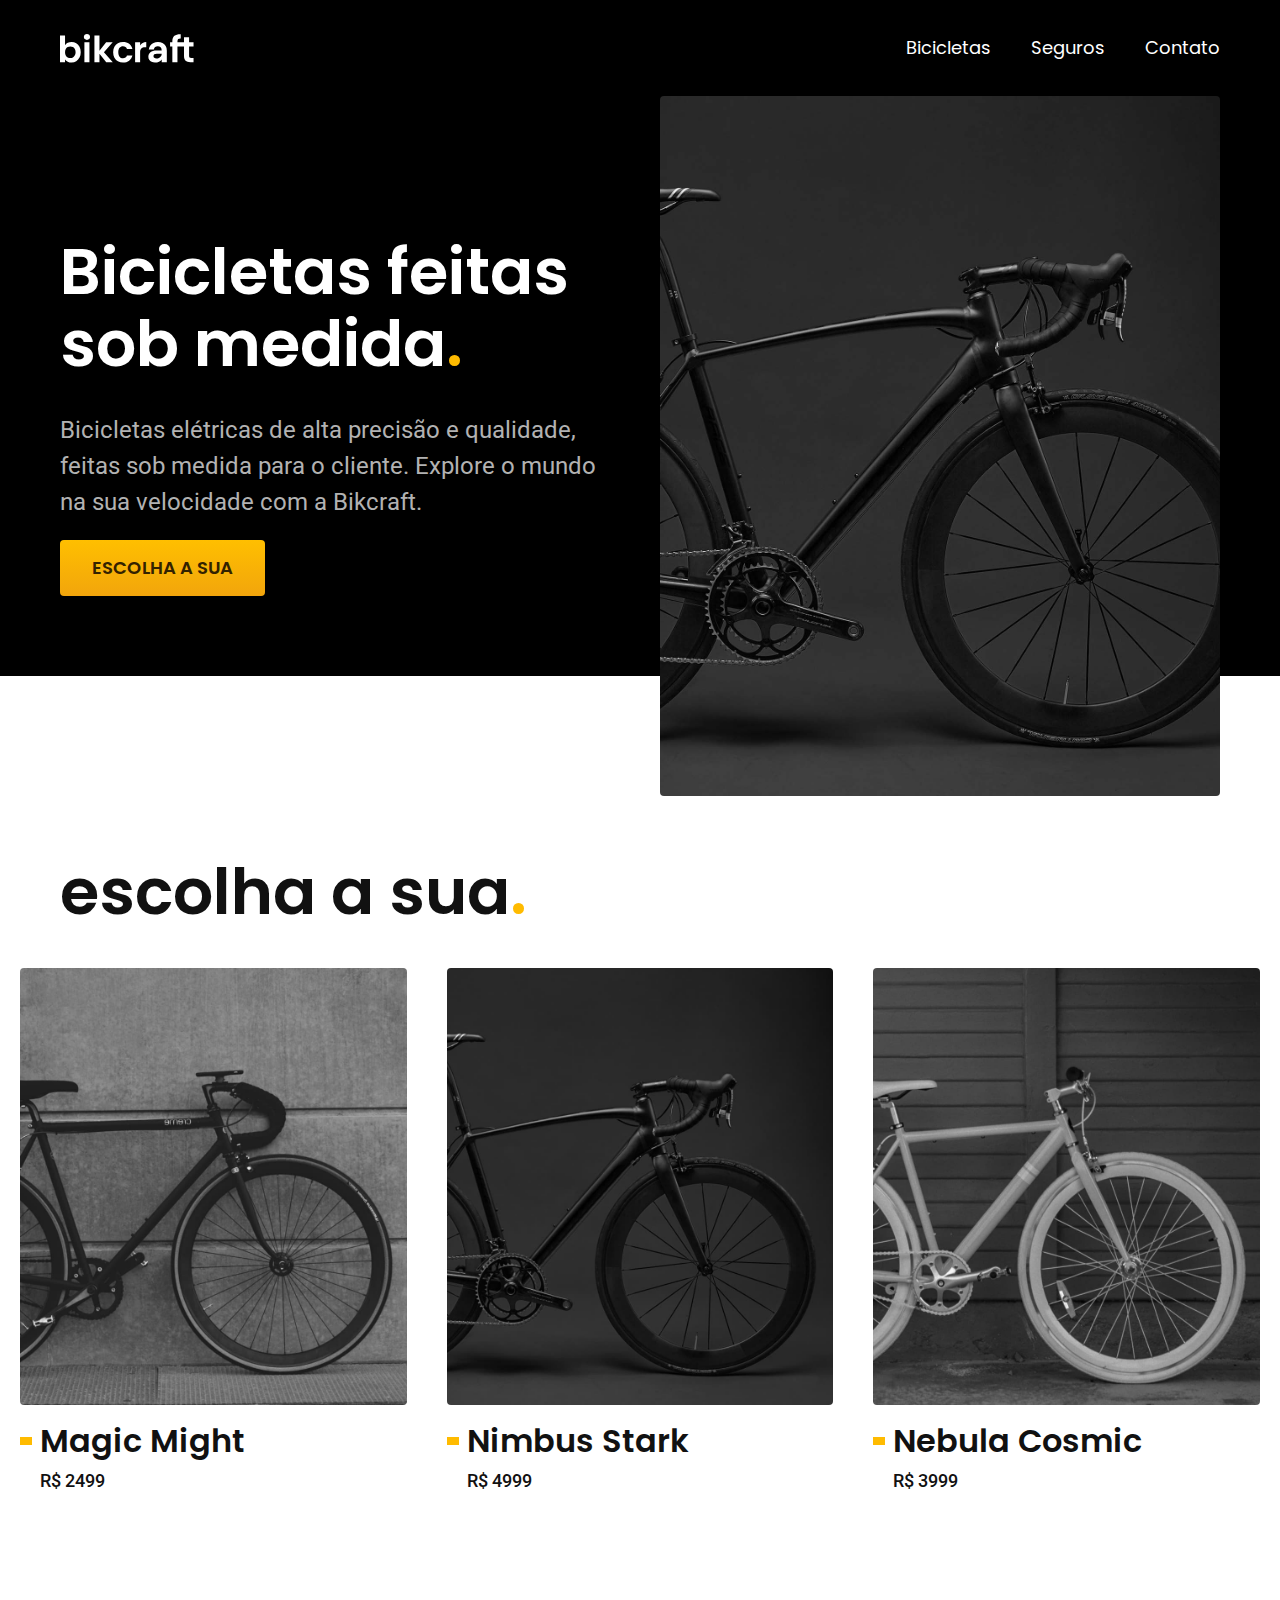
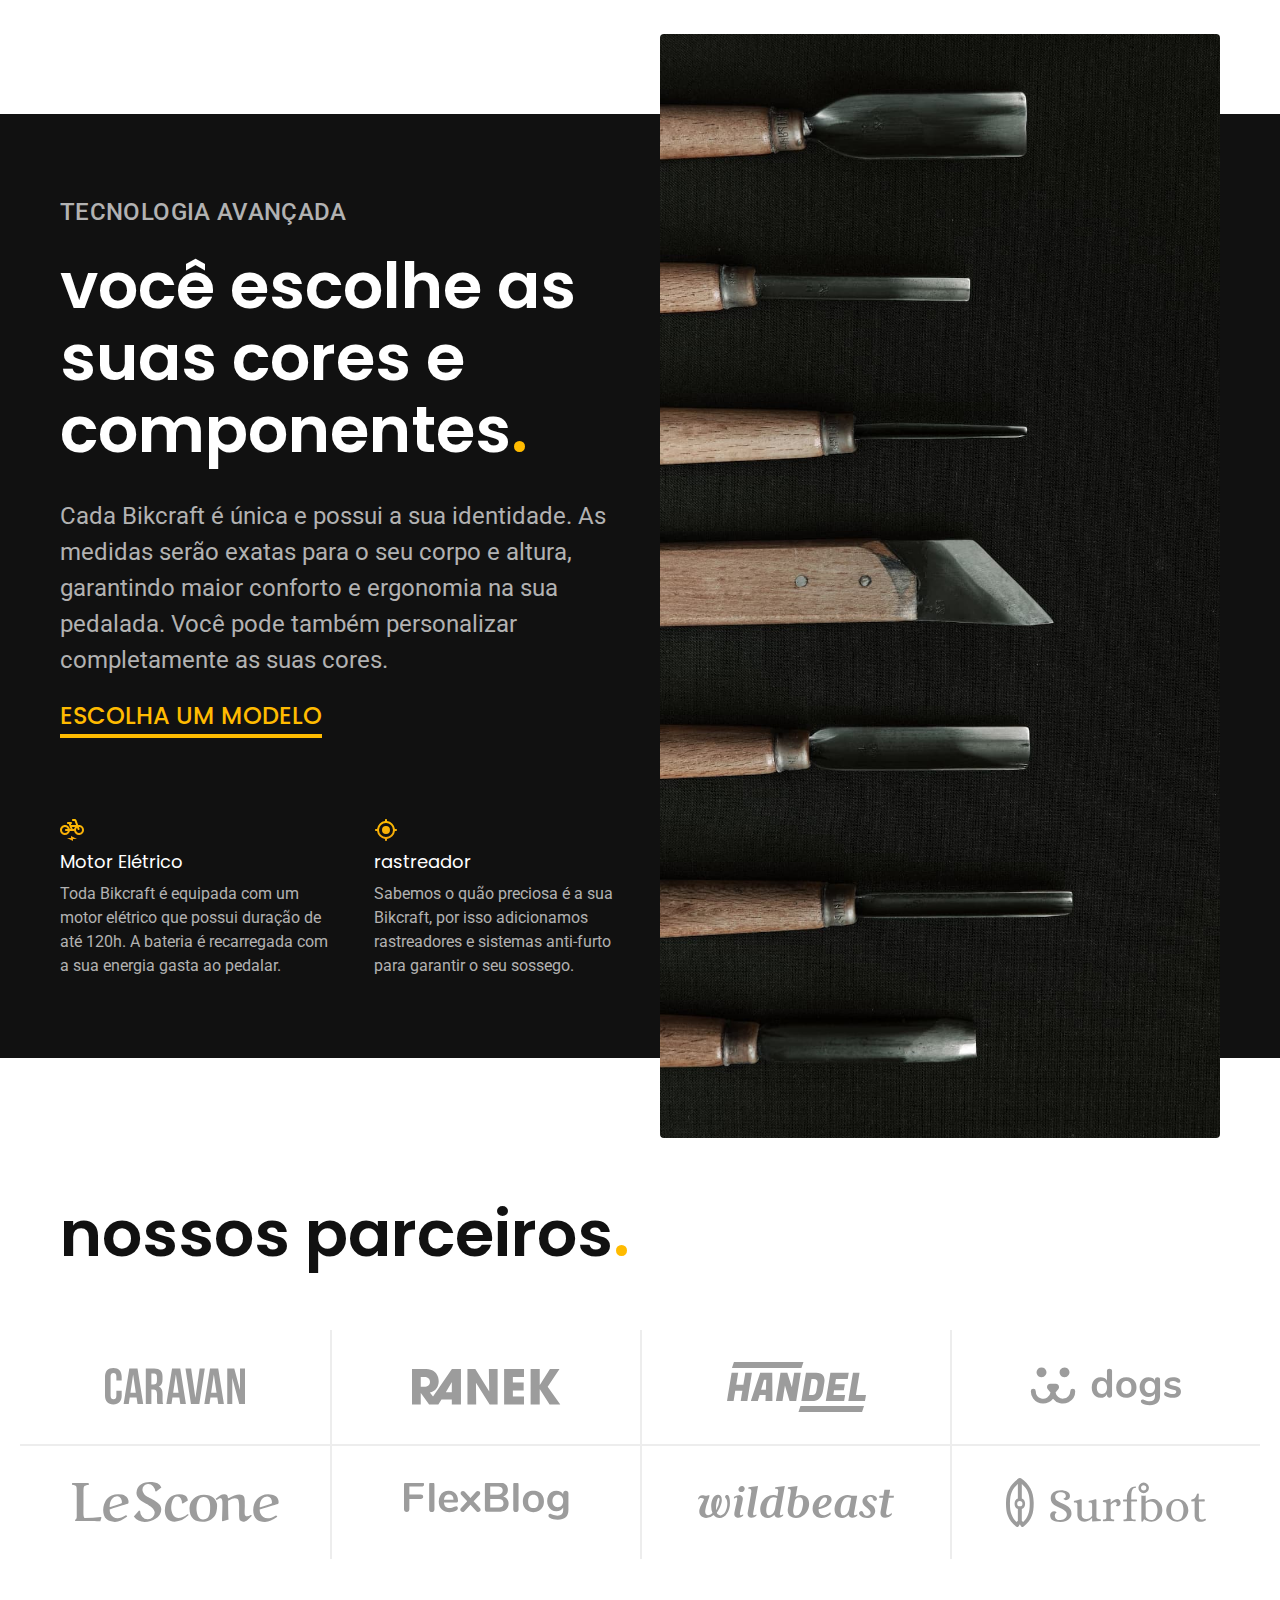
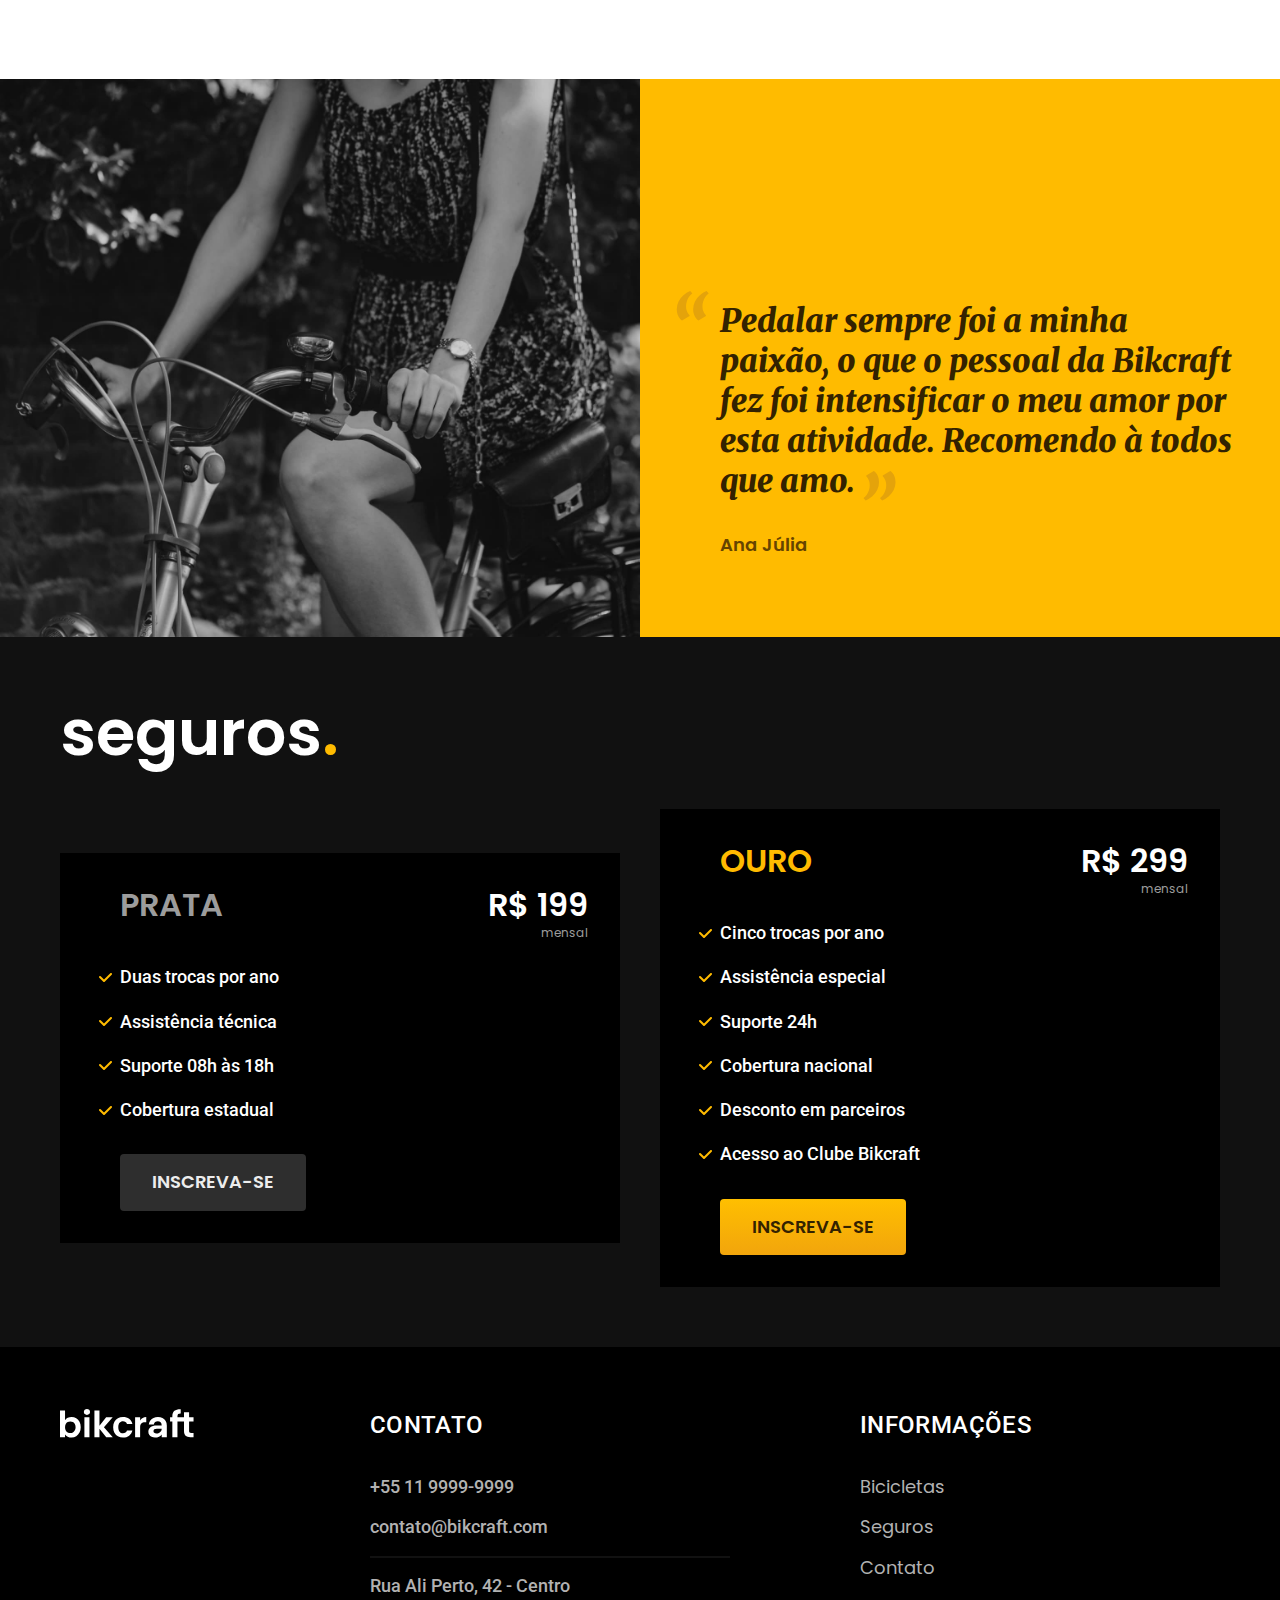
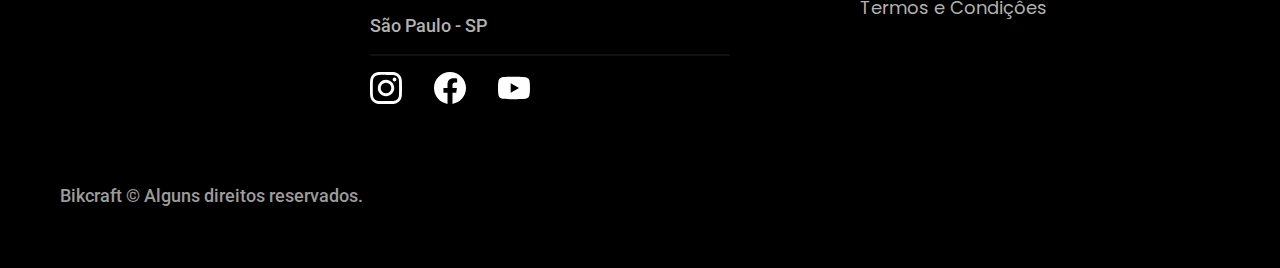
==== index.html @ 3f8f6d6e "footer" ====
<!DOCTYPE html>
<html lang="pt-br">

<head>
  <meta charset="UTF-8">
  <meta http-equiv="X-UA-Compatible" content="IE=edge">
  <meta name="viewport" content="width=device-width, initial-scale=1.0">

  <title>Bikcraft - Bicicletas Elétricas</title>
  <meta name="description" content="Bicicletas elétricas de alta precisão e qualidade,  feitas sob medida para o cliente. Explore o mundo na sua velocidade com a Bikcraft.">

  <link rel="stylesheet" href="./css/styles.css">


  <link rel="preconnect" href="https://fonts.googleapis.com">
  <link rel="preconnect" href="https://fonts.gstatic.com" crossorigin>
  <link href="https://fonts.googleapis.com/css2?family=Merriweather:ital,wght@1,900&family=Poppins:wght@400;600&family=Roboto:wght@400;500&display=swap" rel="stylesheet">
</head>

<body>
  <header class="header-bg">
    <div class="header container">
      <a href="./">
        <img src="./img/bikcraft.svg" alt="Bikcraft">
      </a>

      <nav aria-label="primaria">
        <ul class="header-menu font-1-m cor-0">
          <li><a href="./bicicletas.html">Bicicletas</a></li>
          <li><a href="./seguros.html">Seguros</a></li>
          <li><a href="./contato.html">Contato</a></li>
        </ul>
      </nav>
    </div>
  </header>

  <main class="introducao-bg">
    <div class="introducao container">
      <div class="introducao-conteudo">
        <h1 class="font-1-xxl cor-0">Bicicletas feitas
          sob medida<span class="cor-p1">.</span></h1>
        <p class="font-2-l cor-5">Bicicletas elétricas de alta precisão e qualidade, feitas sob medida para o cliente. Explore o mundo na sua velocidade com a Bikcraft.</p>
        <a class="botao" href="./bicicletas.html">Escolha a sua</a>
      </div>
      <div>
        <img src="./img/fotos/introducao.jpg" alt="Bicicleta elétrica preta.">
      </div>
    </div>
  </main>

  <article class="bicicletas-lista">
    <h2 class="container font-1-xxl">escolha a sua<span class="cor-p1">.</span></h2>

    <ul>
      <li>
        <a href="./bicicletas/magic.html">
          <img src="./img/bicicletas/magic-home.jpg" alt="Bicicleta preta">

          <h3 class="font-1-xl">Magic Might</h3>
          <span class="font-2-m">R$ 2499</span>
        </a>
      </li>
      <li>
        <a href="./bicicletas/nimbus.html">
          <img src="./img/bicicletas/nimbus-home.jpg" alt="Bicicleta preta">

          <h3 class="font-1-xl">Nimbus Stark</h3>
          <span class="font-2-m">R$ 4999</span>
        </a>
      </li>
      <li>
        <a href="./bicicletas/nebula.html">
          <img src="./img/bicicletas/nebula-home.jpg" alt="Bicicleta preta">

          <h3 class="font-1-xl">Nebula Cosmic</h3>
          <span class="font-2-m">R$ 3999</span>
        </a>
      </li>


    </ul>
  </article>

  <article class="tecnologia-bg">
    <div class="tecnologia container">
      <div class="tecnologia-conteudo">
        <span class="font-2-l-b cor-5">Tecnologia Avançada</span>
        <h2 class="font-1-xxl cor-0">você escolhe as suas cores e componentes<span class="cor-p1">.</span></h2>
        <p class="font-2-l cor-5">Cada Bikcraft é única e possui a sua identidade. As medidas serão exatas para o seu corpo e altura, garantindo maior conforto e ergonomia na sua pedalada. Você pode também personalizar completamente as suas cores.</p>
        <a class="link" href=".bicicleta.html">Escolha um modelo</a>

        <div class="tecnologia-vantagens">
          <div>
            <img src="./img/icones/eletrica.svg" alt="">
            <h3 class="font-1-m cor-0">Motor Elétrico</h3>
            <p class="font-2-s cor-5">Toda Bikcraft é equipada com um motor elétrico que possui duração de até 120h. A bateria é recarregada com a sua energia gasta ao pedalar.</p>
          </div>
          <div>
            <img src="./img/icones/rastreador.svg" alt="">
            <h3 class="font-1-m cor-0">rastreador</h3>
            <p class="font-2-s cor-5">Sabemos o quão preciosa é a sua Bikcraft, por isso adicionamos rastreadores e sistemas anti-furto para garantir o seu sossego.</p>
          </div>
        </div>
      </div>
      <div class="tecnologia-imagem">
        <img src="./img/fotos/tecnologia.jpg" alt="">
      </div>
    </div>
  </article>

  <section class="parceiros" aria-label="Nossos Parceiros">
    <h2 class="container font-1-xxl">nossos parceiros<span class="cor-p1">.</span></h2>

    <ul>
      <li><img src="./img/parceiros/caravan.svg" alt="caravan"></li>
      <li><img src="./img/parceiros/ranek.svg" alt="ranek"></li>
      <li><img src="./img/parceiros/handel.svg" alt="handel"></li>
      <li><img src="./img/parceiros/dogs.svg" alt="dogs"></li>
      <li><img src="./img/parceiros/lescone.svg" alt="lescone"></li>
      <li><img src="./img/parceiros/flexblog.svg" alt="flexblog"></li>
      <li><img src="./img/parceiros/wildbeast.svg" alt="wildbeast"></li>
      <li><img src="./img/parceiros/surfbot.svg" alt="surfbot"></li>
    </ul>
  </section>

  <section class="depoimento" aria-label="Depoimento">
    <div>
      <img src="./img/fotos/depoimento.jpg" alt="Pessoa pedalando uma bicicleta Bikcraft">
    </div>
    <div class="depoimento-conteudo">
      <blockquote class="font-1-xl cor-p5">
        <p>Pedalar sempre foi a minha paixão, o que o pessoal da Bikcraft fez foi intensificar o meu amor por esta atividade. Recomendo à todos que amo.</p>
      </blockquote>
      <span class="font-1-m-b cor-p4">Ana Júlia</span>
    </div>
  </section>

  <section class="seguros-bg">
    <div class="seguros container">
      <h2 class="font-1-xxl cor-0">seguros<span class="cor-p1">.</span></h2>

      <div class="seguros-item">
        <h3 class="font-1-xl cor-6">PRATA</h3>
        <span class="font-1-xl
       cor-0">R$ 199 <span class="font-1-xs cor-6">mensal</span></span>
        <ul class="font-2-m cor-0">
          <li>Duas trocas por ano</li>
          <li>Assistência técnica</li>
          <li>Suporte 08h às 18h</li>
          <li>Cobertura estadual</li>
        </ul>
        <a class="botao secundario" href="./orcamento.html">Inscreva-se</a>
      </div>

      <div class="seguros-item">
        <h3 class="font-1-xl cor-p1">OURO</h3>
        <span class="font-1-xl
       cor-0">R$ 299 <span class="font-1-xs cor-6">mensal</span></span>
        <ul class="font-2-m cor-0">
          <li>Cinco trocas por ano</li>
          <li>Assistência especial</li>
          <li>Suporte 24h</li>
          <li>Cobertura nacional</li>
          <li>Desconto em parceiros</li>
          <li>Acesso ao Clube Bikcraft</li>
        </ul>
        <a class="botao" href="./orcamento.html">Inscreva-se</a>
      </div>
    </div>
  </section>

  <footer class="footer-bg">
    <div class="footer container">
      <img src="./img/bikcraft.svg" alt="">
      <div class="footer-contato">
        <h3 class="font-2-l-b cor-0">Contato</h3>
        <ul class="font-2-m cor-5">
          <li><a href="tel:+551199999999">+55 11 9999-9999</a></li>
          <li><a href="mailto:contato@bikcraft.com">contato@bikcraft.com</a></li>
          <li>Rua Ali Perto, 42 - Centro</li>
          <li>São Paulo - SP</li>
        </ul>

        <div class="footer-redes">
          <a href="./">
            <img src="./img/redes/instagram.svg" alt="Instagram">
          </a>
          <a href="./">
            <img src="./img/redes/facebook.svg" alt="Facebook">
          </a>
          <a href="./">
            <img src="./img/redes/youtube.svg" alt="Youtube">
          </a>
        </div>
      </div>
      <div class="footer-informacoes">
        <h3 class="font-2-l-b cor-0">Informações</h3>
        <nav>
          <ul class="font-1-m cor-5">
            <li><a href="./bicicletas.html">Bicicletas</a></li>
            <li><a href="./seguros.html">Seguros</a></li>
            <li><a href="./contato.html">Contato</a></li>
            <li><a href="./termos.html">Termos e Condiçôes</a></li>
          </ul>
        </nav>
      </div>

      <p class="footer-copy font-2-m cor-6">Bikcraft © Alguns direitos reservados.</p>
    </div>
  </footer>
</body>

</html>
---- css/styles.css ----
@import "./global/global.css";
@import "./utilidades/tipografia.css";
@import "./utilidades/cores.css";

@import "./global/header.css";
@import "./global/footer.css";

/* Utilidades */
@import "./utilidades/componentes.css";

/* Home */
@import "./home/introducao.css";
@import "./home/tecnologia.css";
@import "./home/parceiros.css";
@import "./home/depoimento.css";

/* Bicicletas */
@import "./bicicletas/bicicletas-lista.css";

/* Seguros */
@import "./seguros/seguros.css";
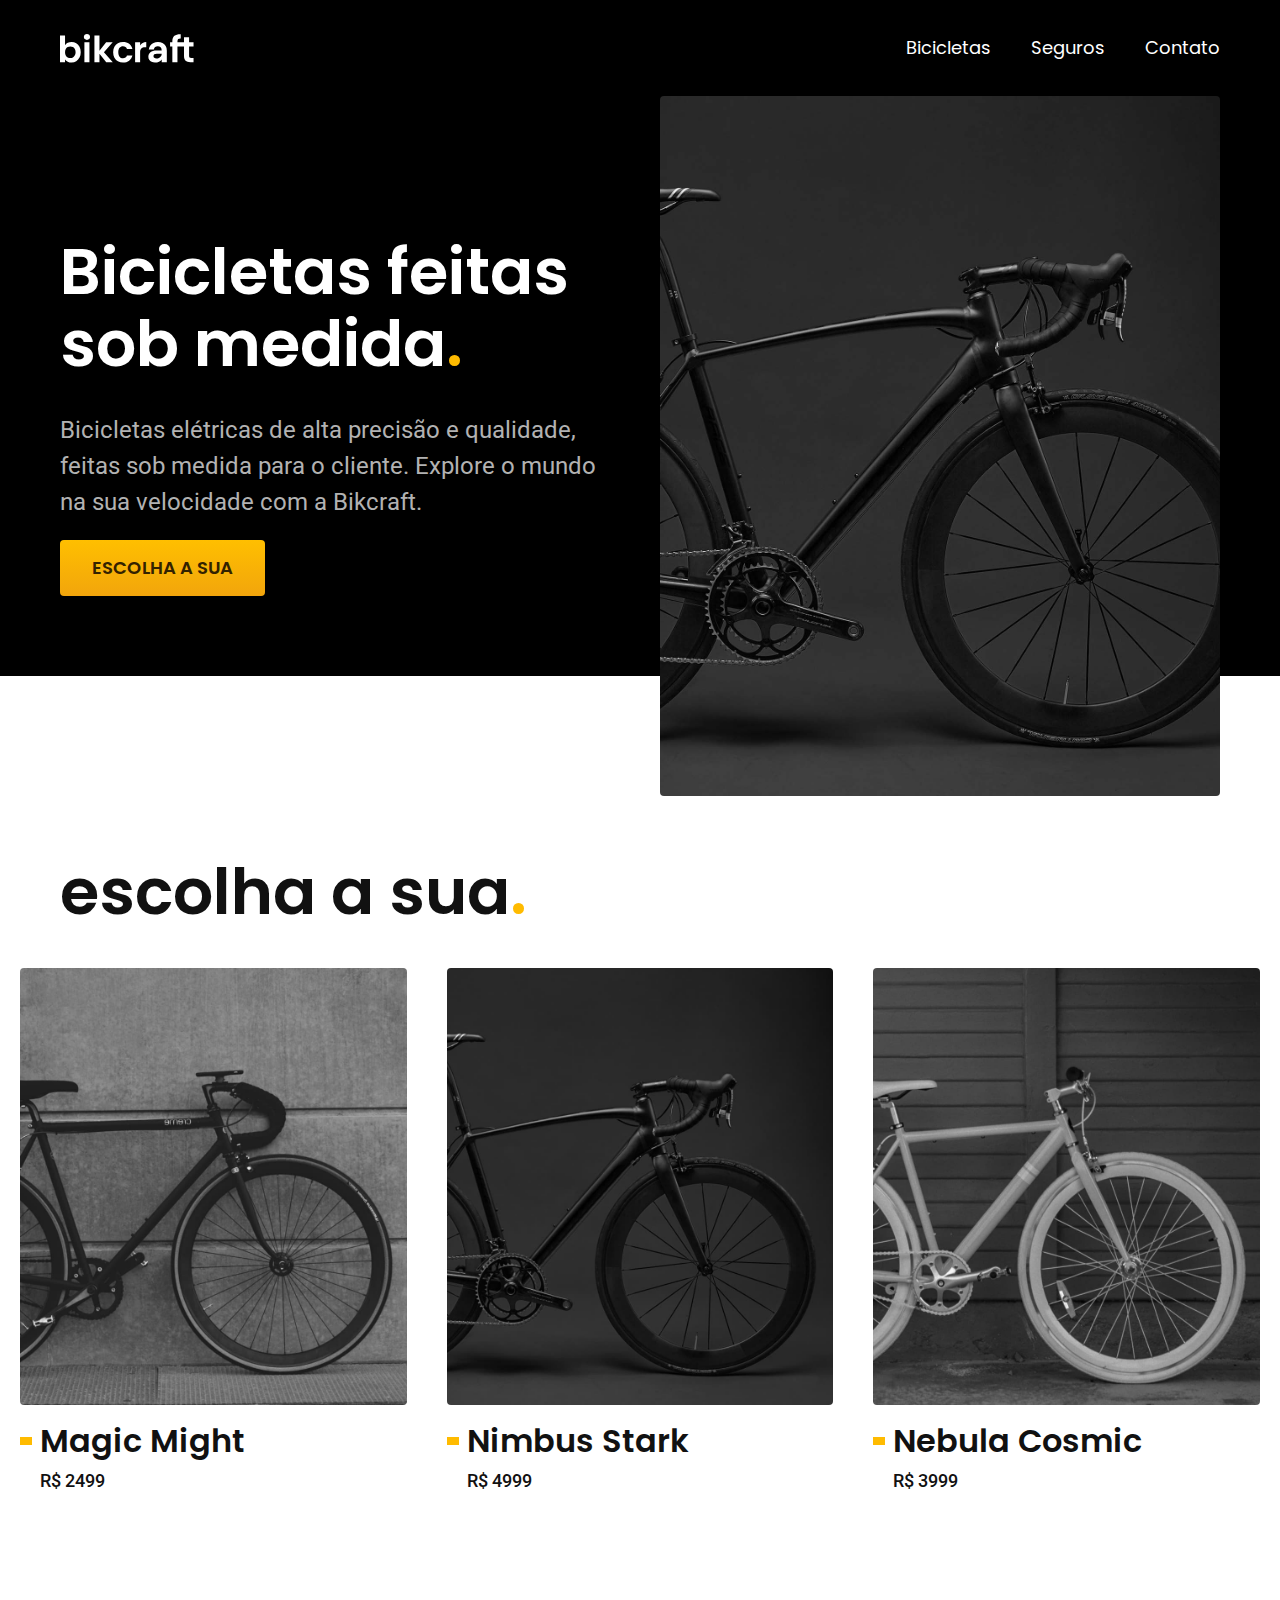
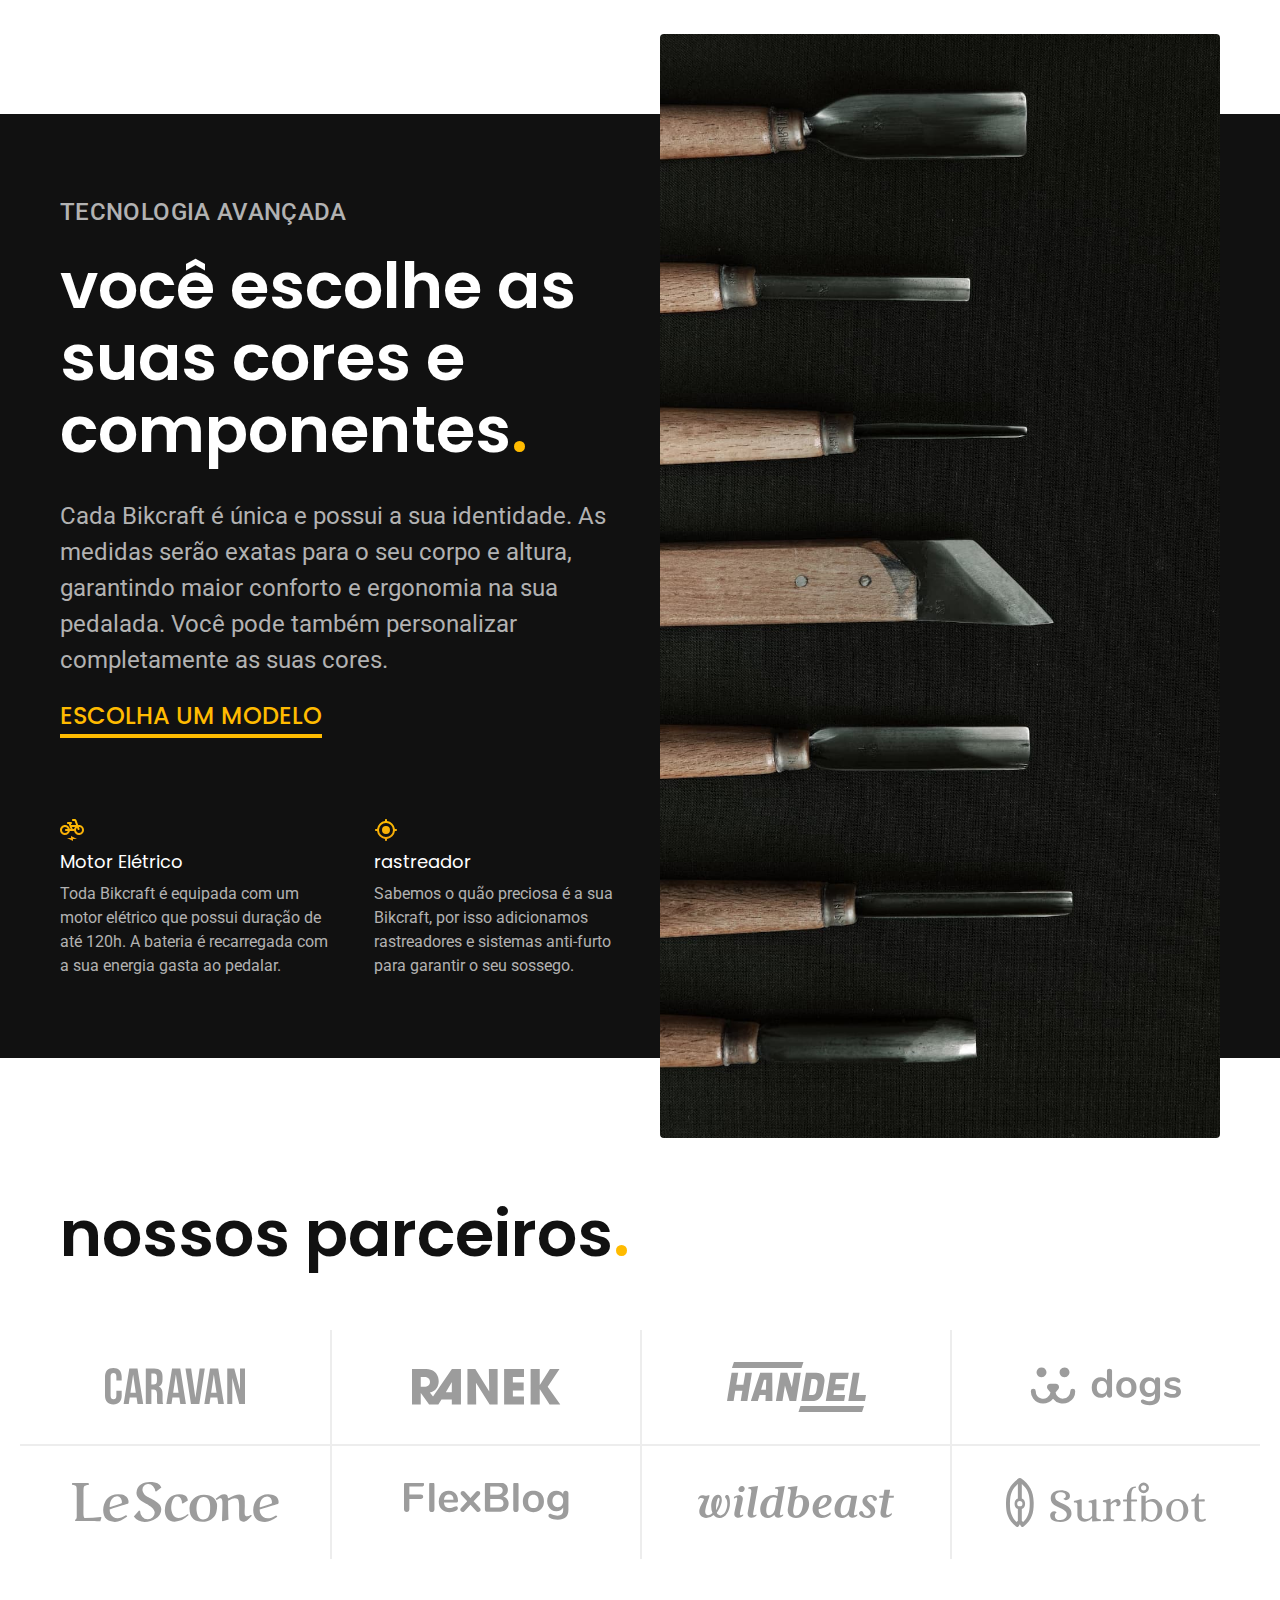
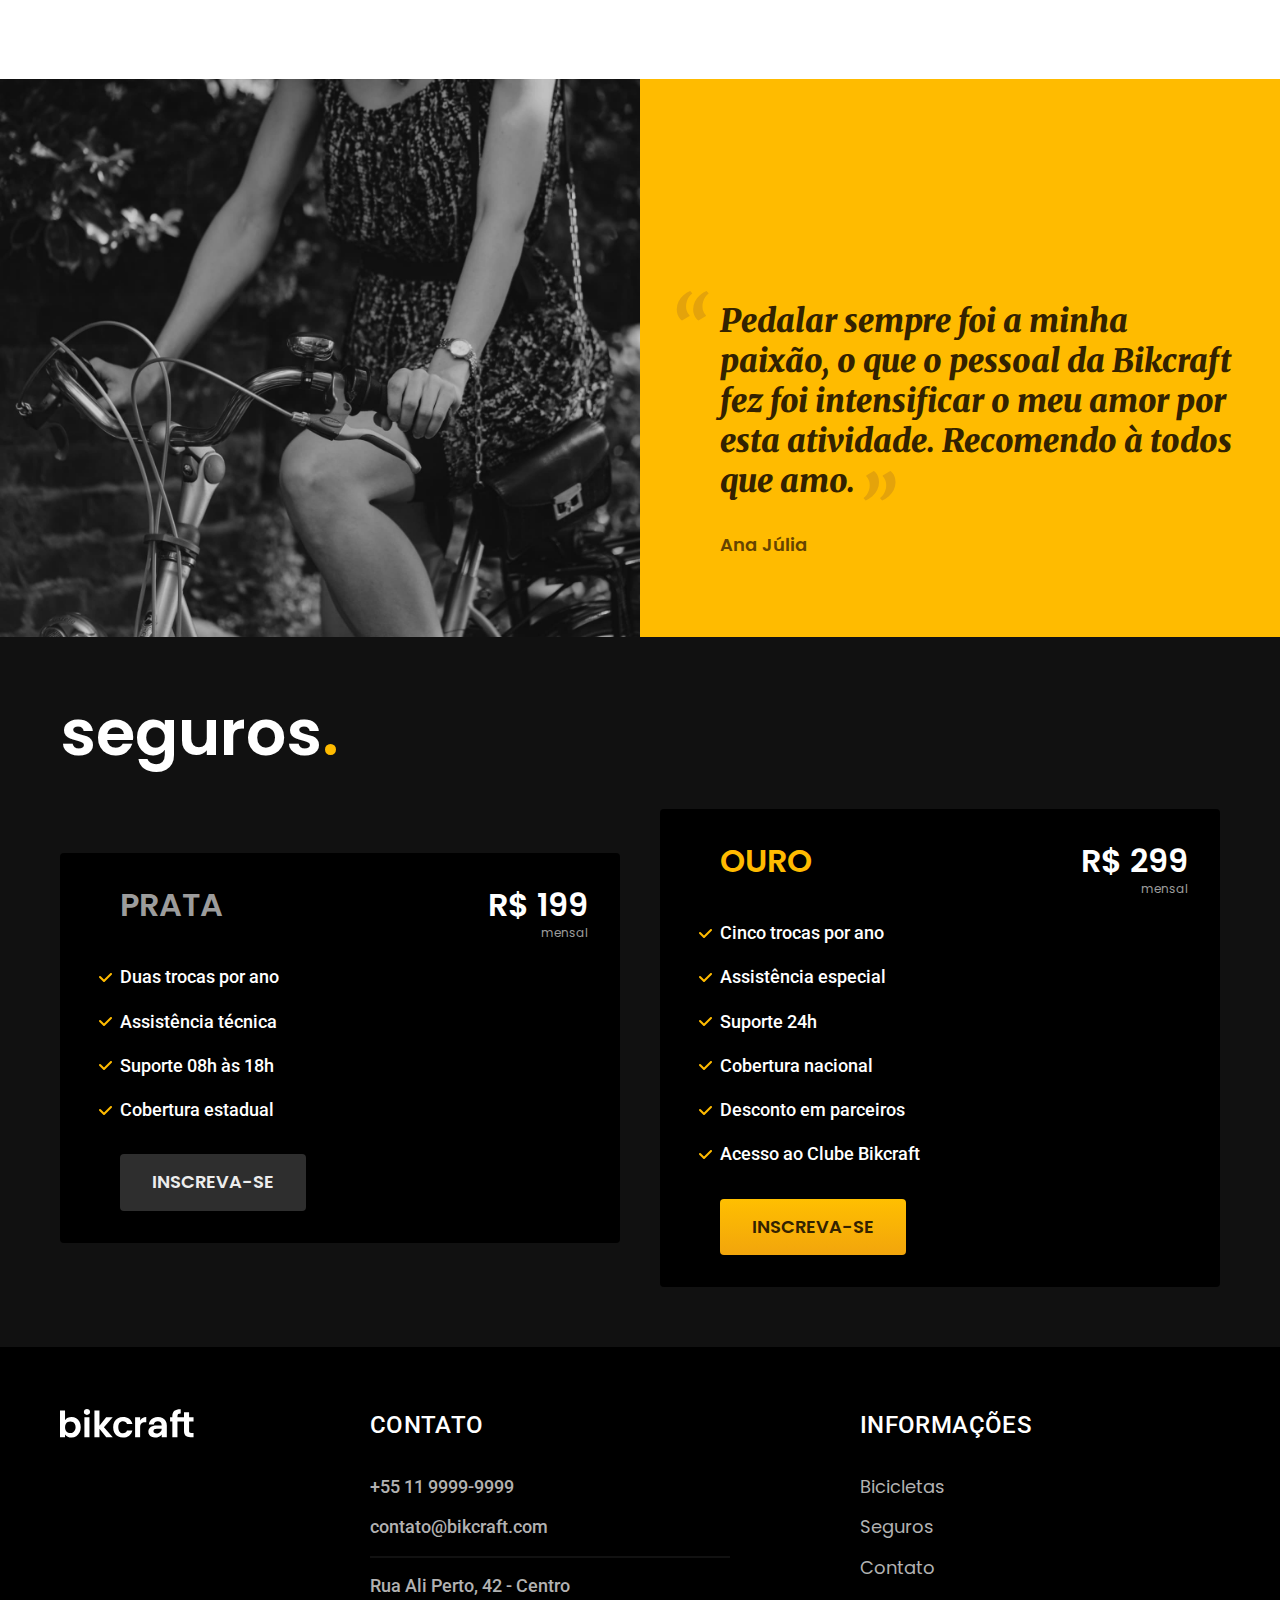
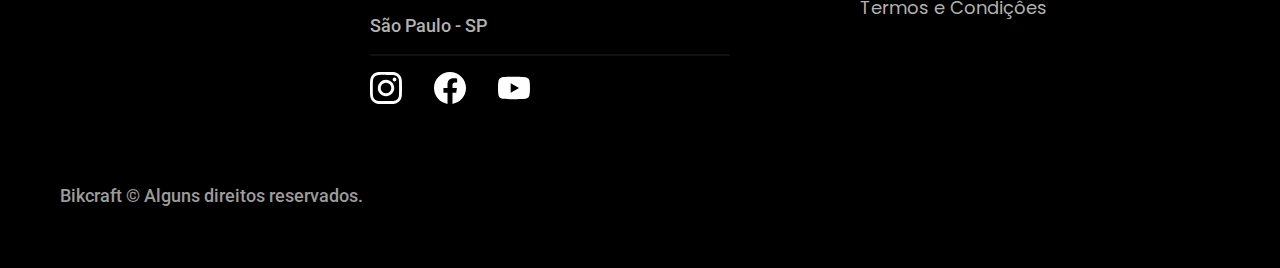
==== commit 6c76cb03: "seguros" ====
--- a/index.html
+++ b/index.html
@@ -87,7 +87,7 @@
         <span class="font-2-l-b cor-5">Tecnologia Avançada</span>
         <h2 class="font-1-xxl cor-0">você escolhe as suas cores e componentes<span class="cor-p1">.</span></h2>
         <p class="font-2-l cor-5">Cada Bikcraft é única e possui a sua identidade. As medidas serão exatas para o seu corpo e altura, garantindo maior conforto e ergonomia na sua pedalada. Você pode também personalizar completamente as suas cores.</p>
-        <a class="link" href=".bicicleta.html">Escolha um modelo</a>
+        <a class="link" href="./bicicletas.html">Escolha um modelo</a>
 
         <div class="tecnologia-vantagens">
           <div>
@@ -135,7 +135,7 @@
     </div>
   </section>
 
-  <section class="seguros-bg">
+  <article class="seguros-bg">
     <div class="seguros container">
       <h2 class="font-1-xxl cor-0">seguros<span class="cor-p1">.</span></h2>
 
@@ -167,7 +167,7 @@
         <a class="botao" href="./orcamento.html">Inscreva-se</a>
       </div>
     </div>
-  </section>
+  </article>
 
   <footer class="footer-bg">
     <div class="footer container">
--- a/css/styles.css
+++ b/css/styles.css
@@ -16,6 +16,12 @@
 
 /* Bicicletas */
 @import "./bicicletas/bicicletas-lista.css";
+@import "./bicicletas/bicicletas.css";
 
 /* Seguros */
 @import "./seguros/seguros.css";
+@import "./seguros/vantagens.css";
+@import "./seguros/perguntas.css";
+
+/* Termos */
+@import "./termos/termos.css";
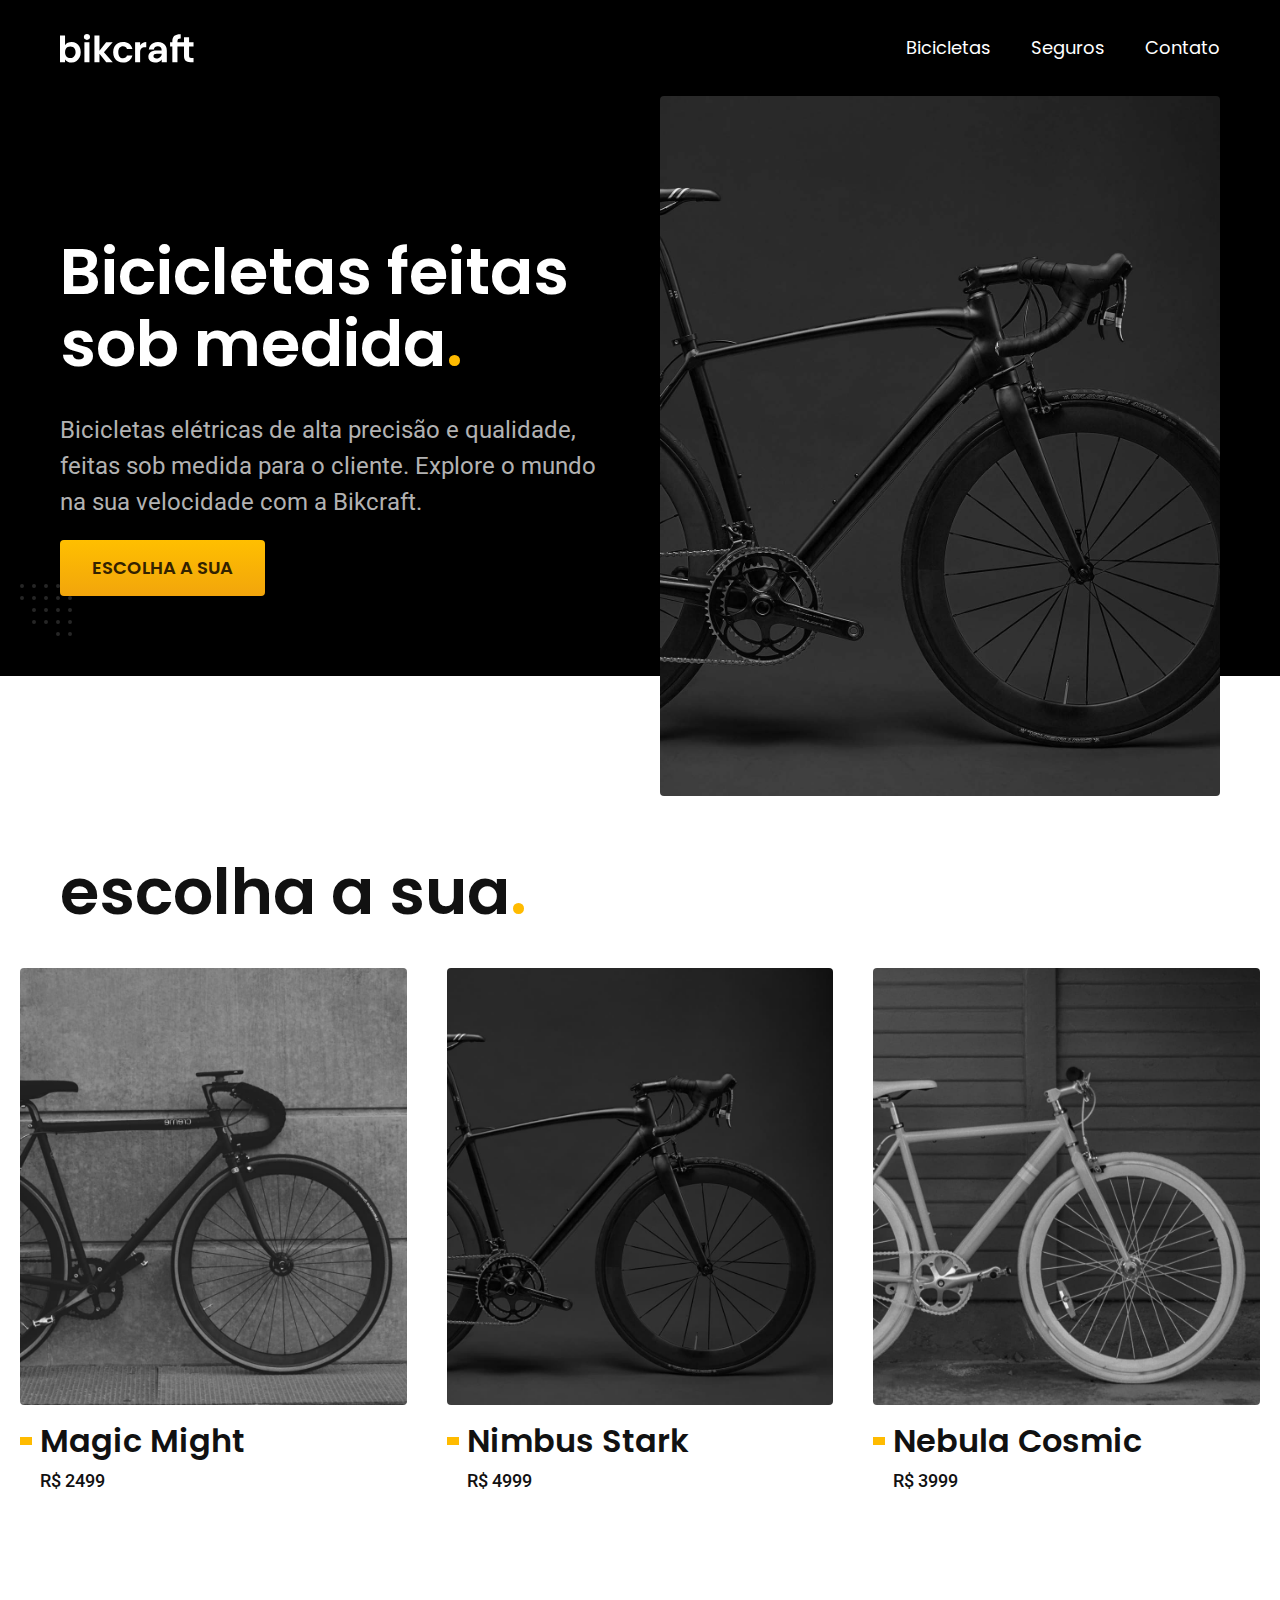
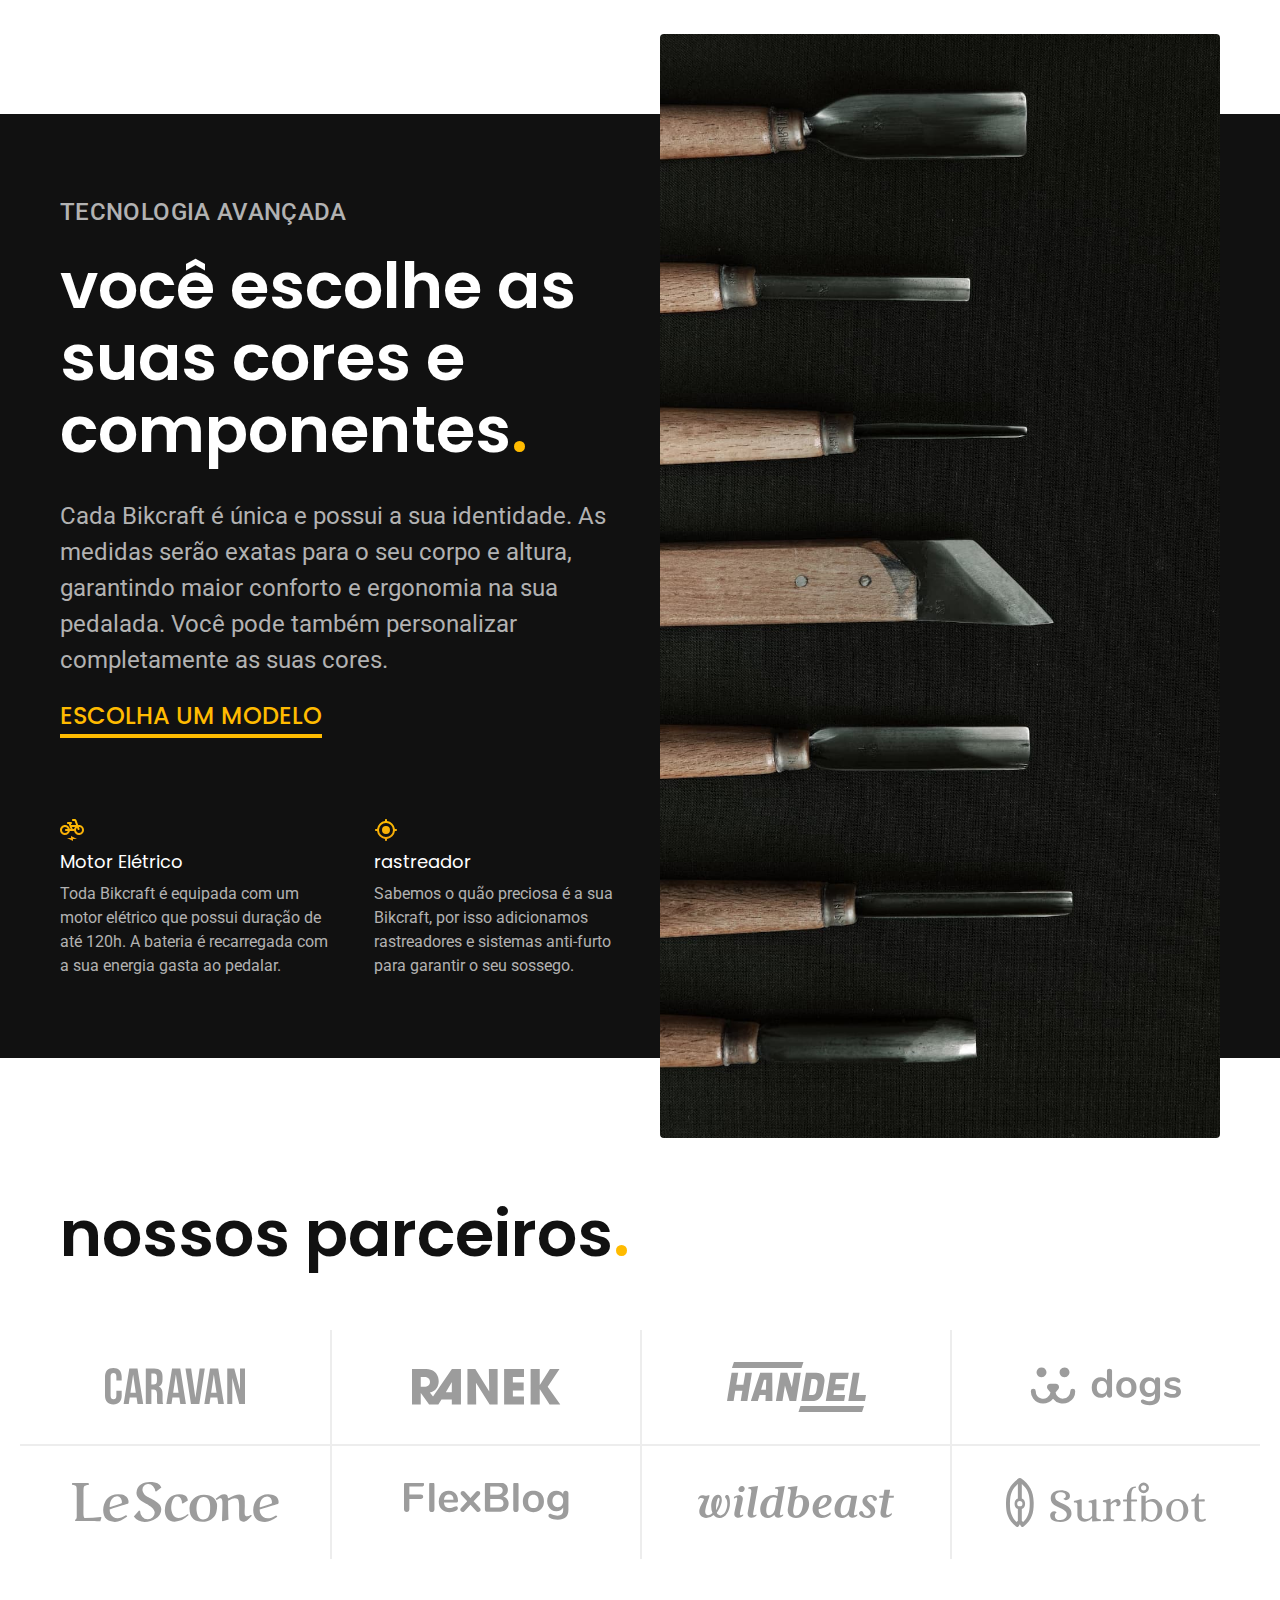
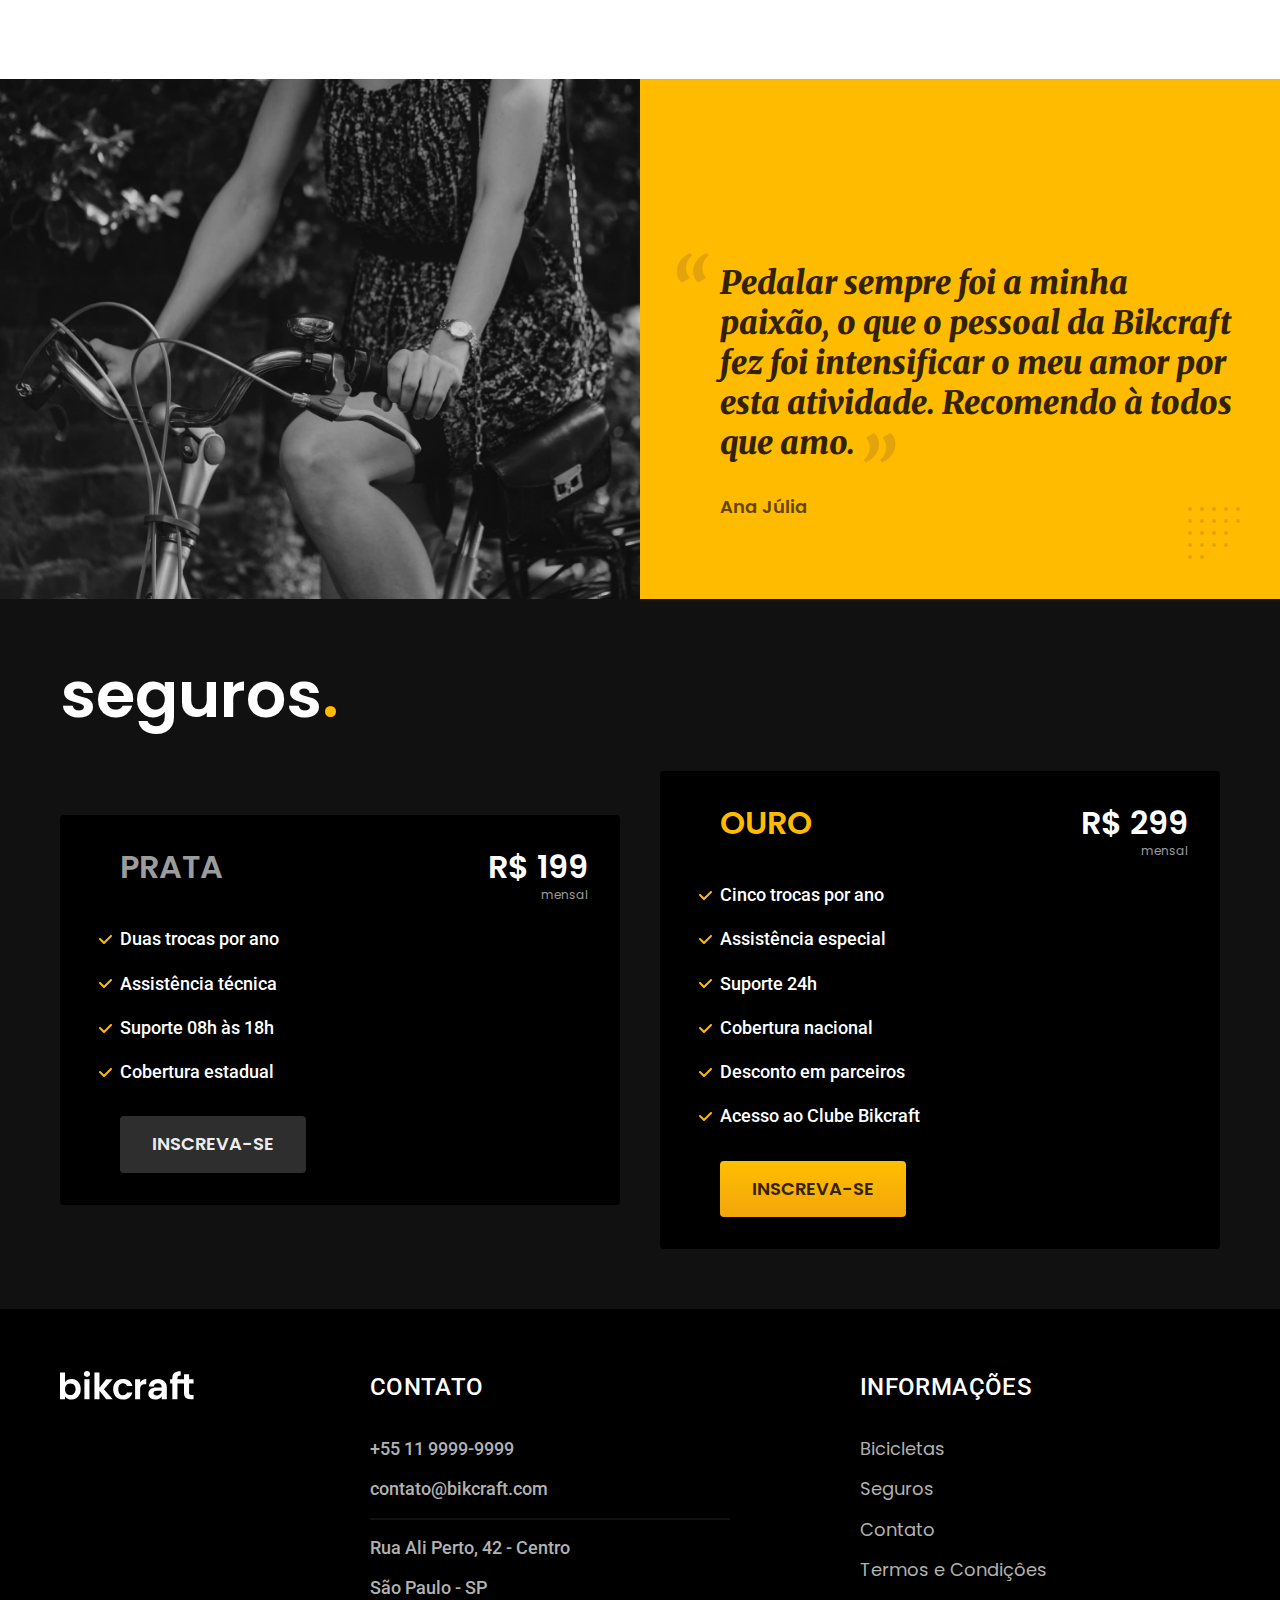
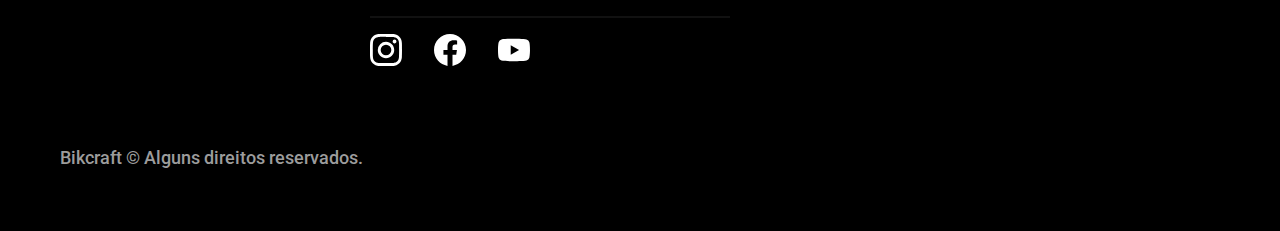
==== commit a205d972: "decoracao" ====
--- a/index.html
+++ b/index.html
@@ -9,6 +9,7 @@
   <title>Bikcraft - Bicicletas Elétricas</title>
   <meta name="description" content="Bicicletas elétricas de alta precisão e qualidade,  feitas sob medida para o cliente. Explore o mundo na sua velocidade com a Bikcraft.">
 
+  <link rel="preload" href="./css/styles.css" as="style">
   <link rel="stylesheet" href="./css/styles.css">
 
 
@@ -21,7 +22,7 @@
   <header class="header-bg">
     <div class="header container">
       <a href="./">
-        <img src="./img/bikcraft.svg" alt="Bikcraft">
+        <img src="./img/bikcraft.svg" width="136" height="32" alt="Bikcraft">
       </a>
 
       <nav aria-label="primaria">
--- a/css/styles.css
+++ b/css/styles.css
@@ -7,6 +7,7 @@
 
 /* Utilidades */
 @import "./utilidades/componentes.css";
+@import "./utilidades/formulario.css";
 
 /* Home */
 @import "./home/introducao.css";
@@ -18,10 +19,21 @@
 @import "./bicicletas/bicicletas-lista.css";
 @import "./bicicletas/bicicletas.css";
 
+/* Bicicleta */
+@import "./bicicleta/bicicleta.css";
+@import "./bicicleta/seguro.css";
+
 /* Seguros */
 @import "./seguros/seguros.css";
 @import "./seguros/vantagens.css";
 @import "./seguros/perguntas.css";
 
+/* Contato */
+@import "./contato.css/contato.css";
+@import "./contato.css/lojas.css";
+
+/* Orçamento */
+@import "./orcamento/orcamento.css";
+
 /* Termos */
 @import "./termos/termos.css";
--- a/css/styles.css
+++ b/css/styles.css
@@ -7,6 +7,7 @@
 
 /* Utilidades */
 @import "./utilidades/componentes.css";
+@import "./utilidades/formulario.css";
 
 /* Home */
 @import "./home/introducao.css";
@@ -18,10 +19,21 @@
 @import "./bicicletas/bicicletas-lista.css";
 @import "./bicicletas/bicicletas.css";
 
+/* Bicicleta */
+@import "./bicicleta/bicicleta.css";
+@import "./bicicleta/seguro.css";
+
 /* Seguros */
 @import "./seguros/seguros.css";
 @import "./seguros/vantagens.css";
 @import "./seguros/perguntas.css";
 
+/* Contato */
+@import "./contato.css/contato.css";
+@import "./contato.css/lojas.css";
+
+/* Orçamento */
+@import "./orcamento/orcamento.css";
+
 /* Termos */
 @import "./termos/termos.css";
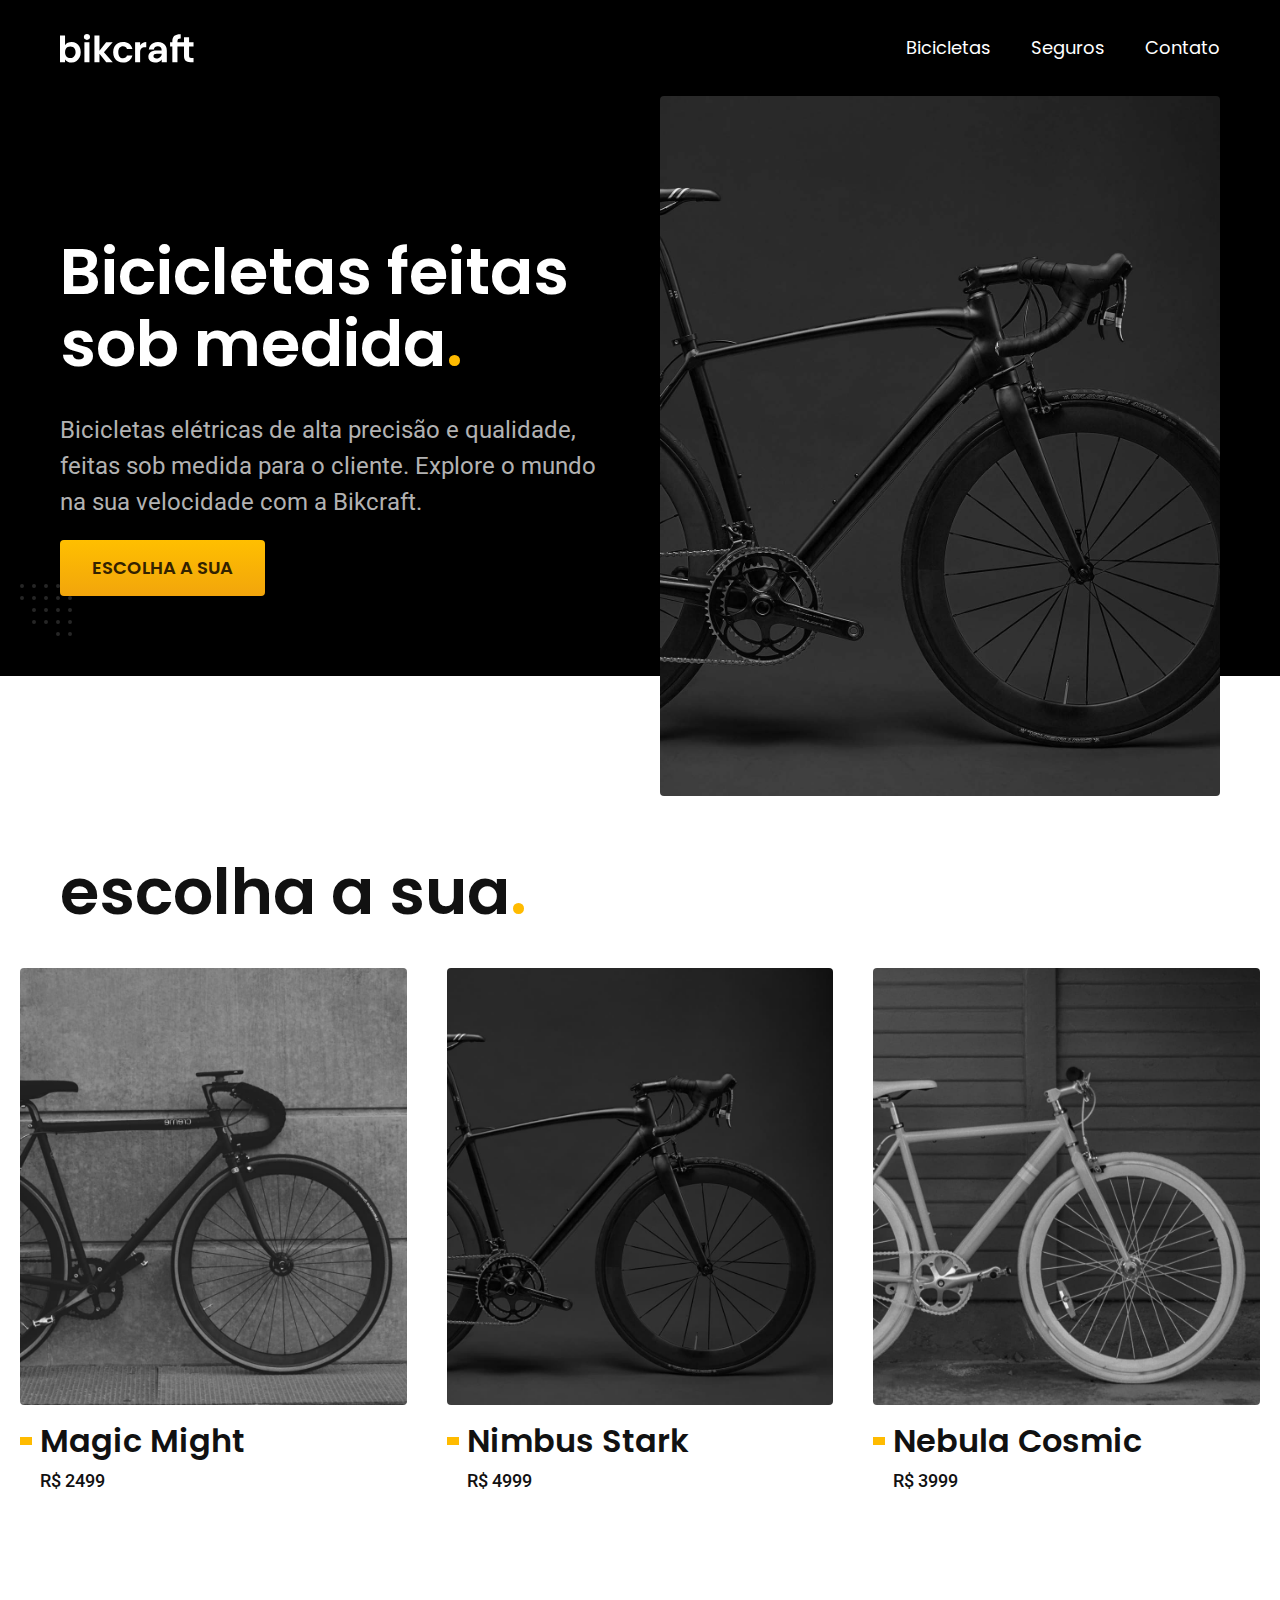
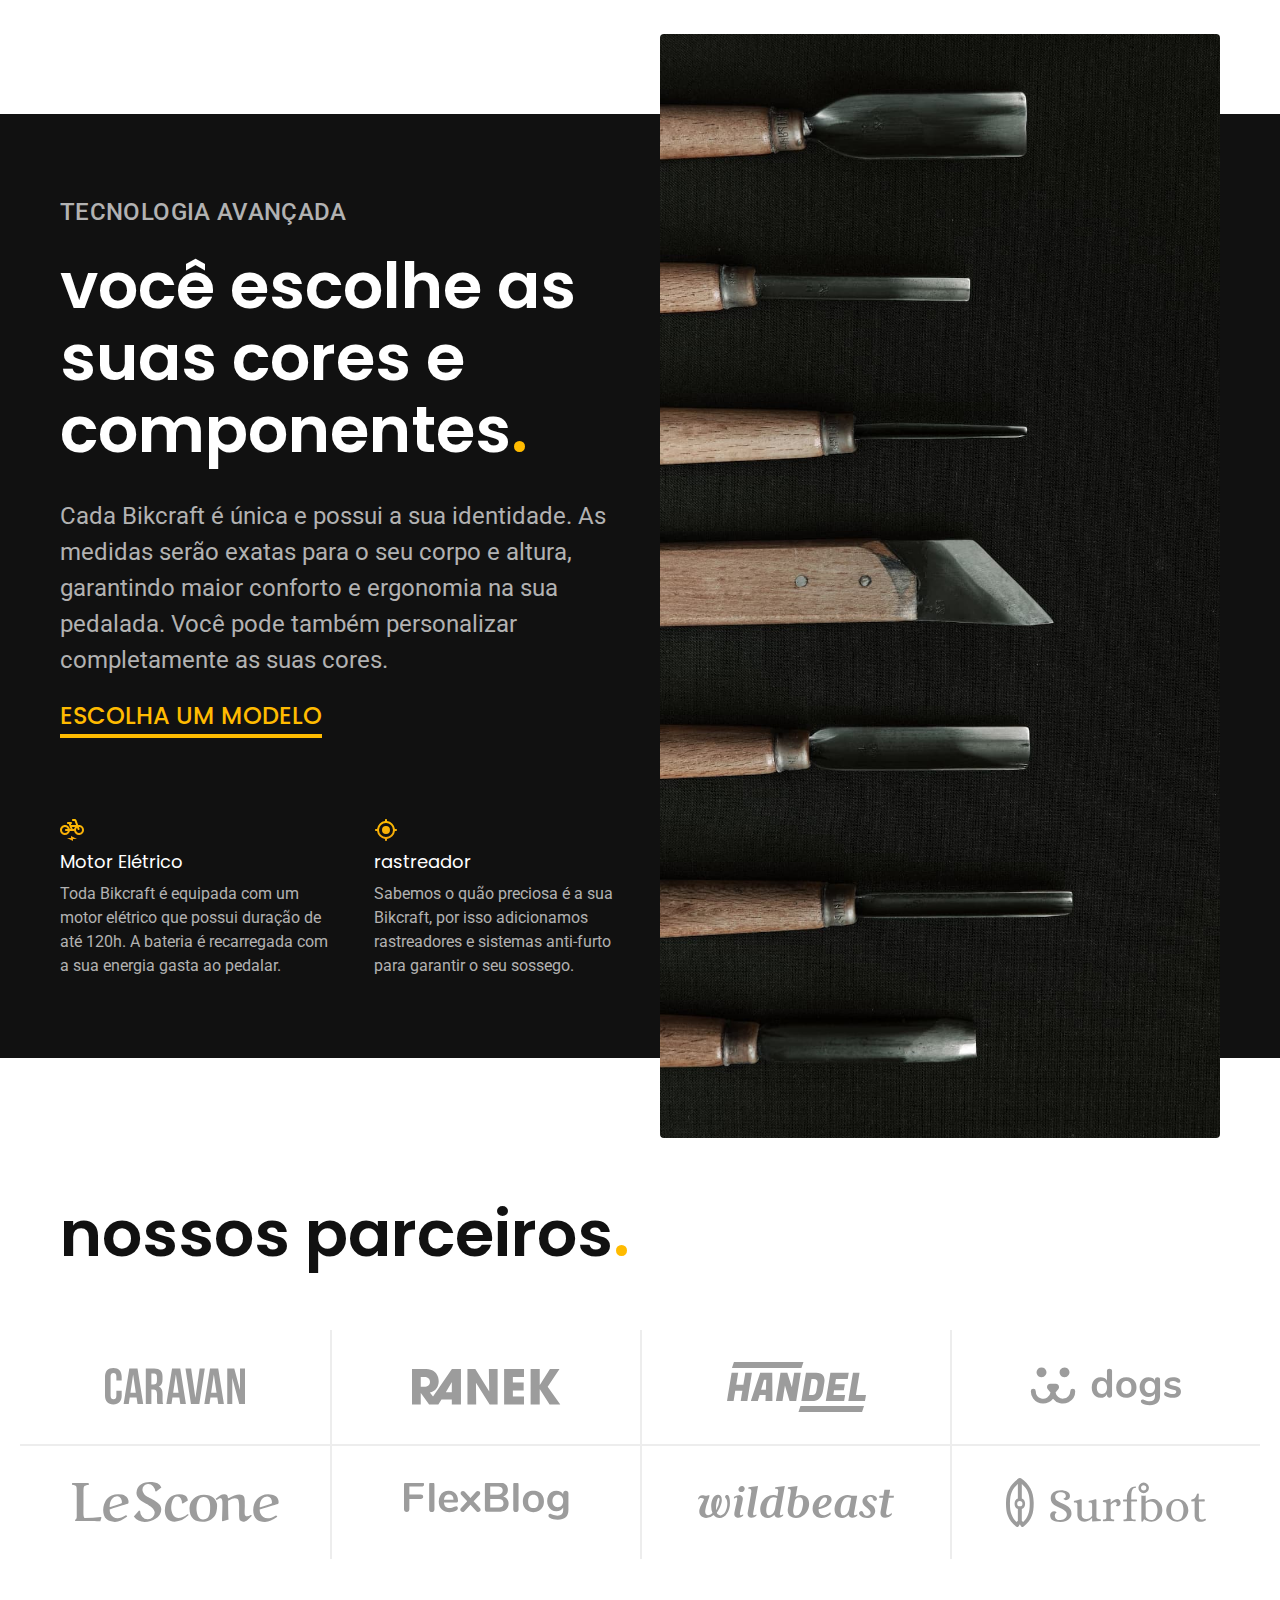
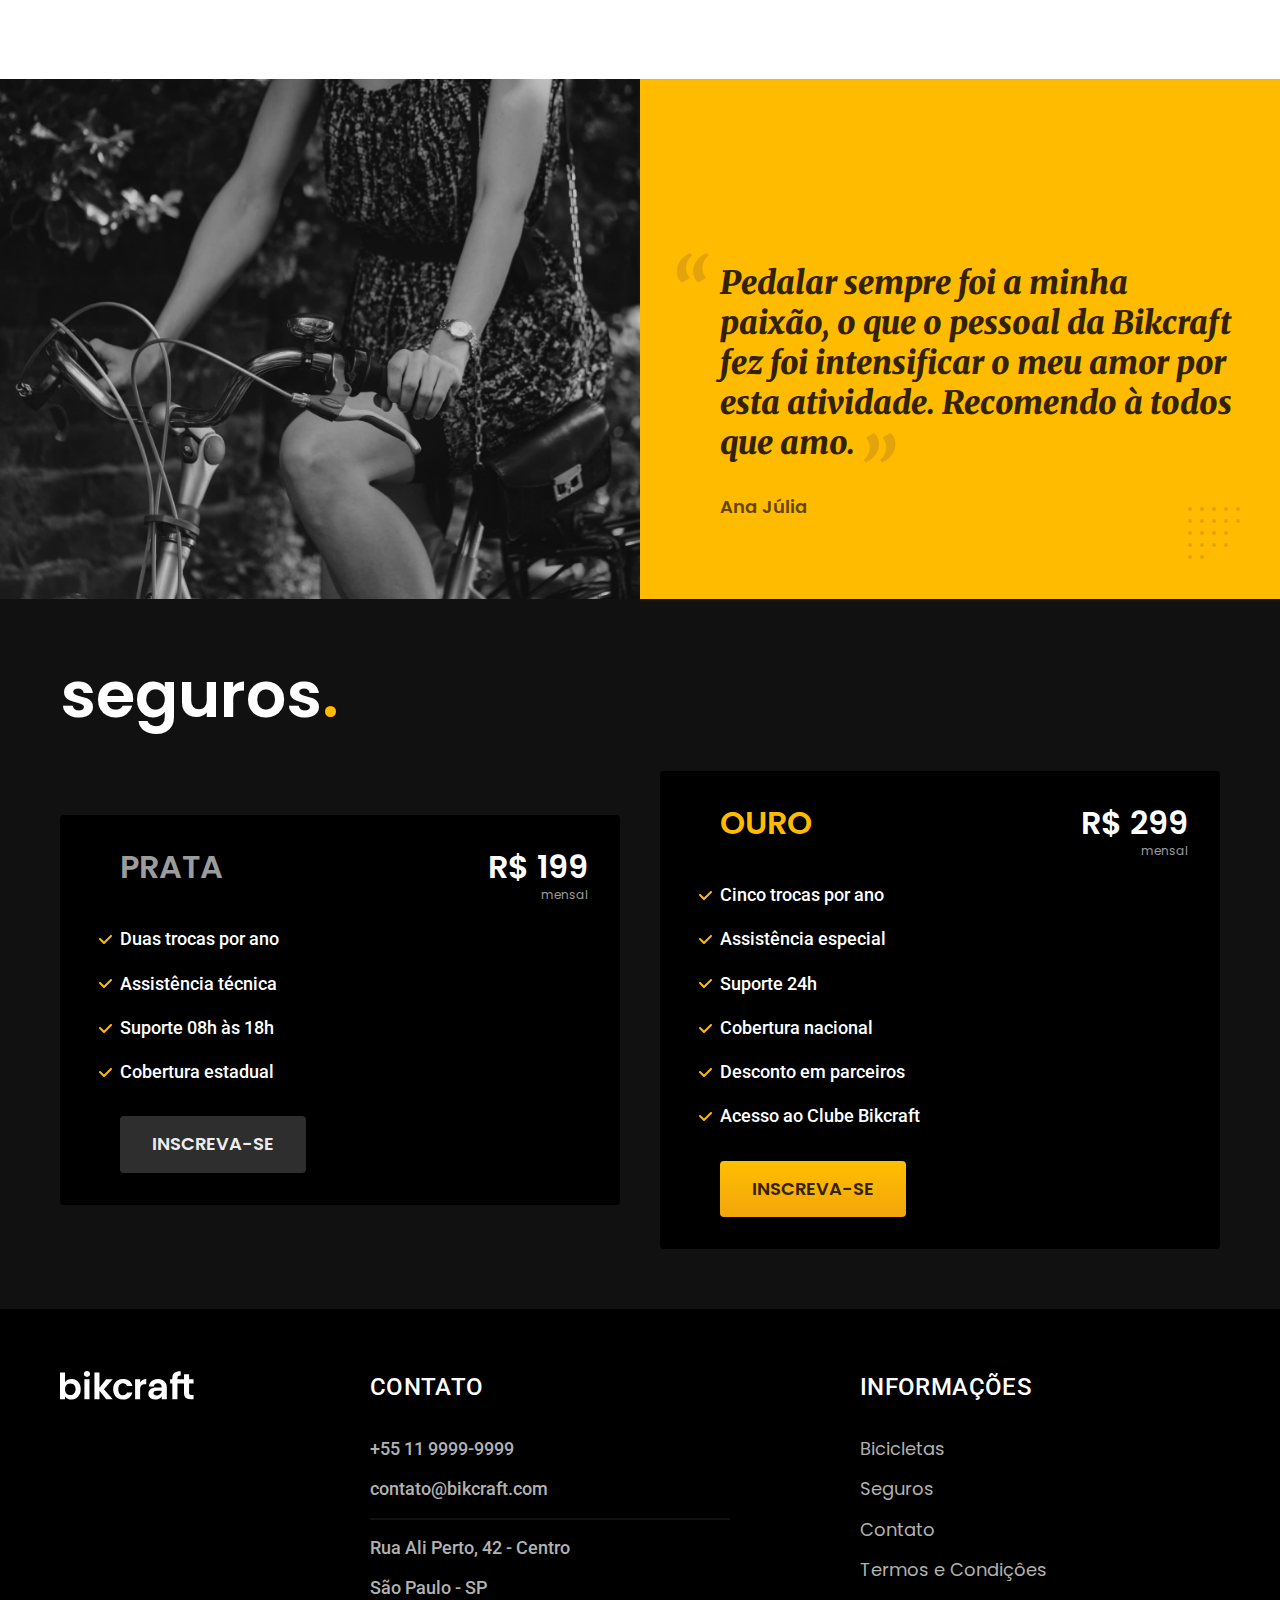
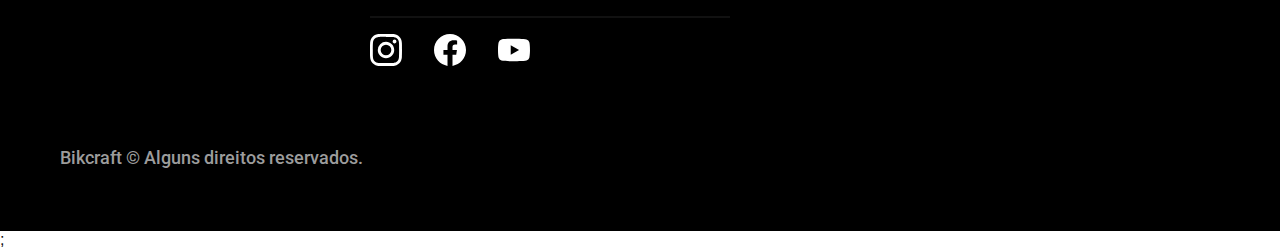
==== commit e5a8bc1a: "plugin-animacao" ====
--- a/index.html
+++ b/index.html
@@ -38,14 +38,14 @@
   <main class="introducao-bg">
     <div class="introducao container">
       <div class="introducao-conteudo">
-        <h1 class="font-1-xxl cor-0">Bicicletas feitas
+        <h1 class="font-1-xxl cor-0 fadeInLeft" data-anime="200">Bicicletas feitas
           sob medida<span class="cor-p1">.</span></h1>
-        <p class="font-2-l cor-5">Bicicletas elétricas de alta precisão e qualidade, feitas sob medida para o cliente. Explore o mundo na sua velocidade com a Bikcraft.</p>
-        <a class="botao" href="./bicicletas.html">Escolha a sua</a>
-      </div>
-      <div>
+        <p class="font-2-l cor-5" data-anime="400">Bicicletas elétricas de alta precisão e qualidade, feitas sob medida para o cliente. Explore o mundo na sua velocidade com a Bikcraft.</p>
+        <a class="botao fadeInLeft" href="./bicicletas.html" data-anime="600">Escolha a sua</a>
+      </div>
+      <picture class="fadeInLeft" data-anime="800">
         <img src="./img/fotos/introducao.jpg" alt="Bicicleta elétrica preta.">
-      </div>
+      </picture>
     </div>
   </main>
 
@@ -209,6 +209,8 @@
       <p class="footer-copy font-2-m cor-6">Bikcraft © Alguns direitos reservados.</p>
     </div>
   </footer>
+  <script src="./js/plugins/simple-anime.js"></script>;
+  <script src="./js/script.js"></script>
 </body>
 
 </html>--- a/css/styles.css
+++ b/css/styles.css
@@ -1,6 +1,7 @@
 @import "./global/global.css";
 @import "./utilidades/tipografia.css";
 @import "./utilidades/cores.css";
+@import "./utilidades/animacao.css";
 
 @import "./global/header.css";
 @import "./global/footer.css";
--- a/css/styles.css
+++ b/css/styles.css
@@ -1,6 +1,7 @@
 @import "./global/global.css";
 @import "./utilidades/tipografia.css";
 @import "./utilidades/cores.css";
+@import "./utilidades/animacao.css";
 
 @import "./global/header.css";
 @import "./global/footer.css";
